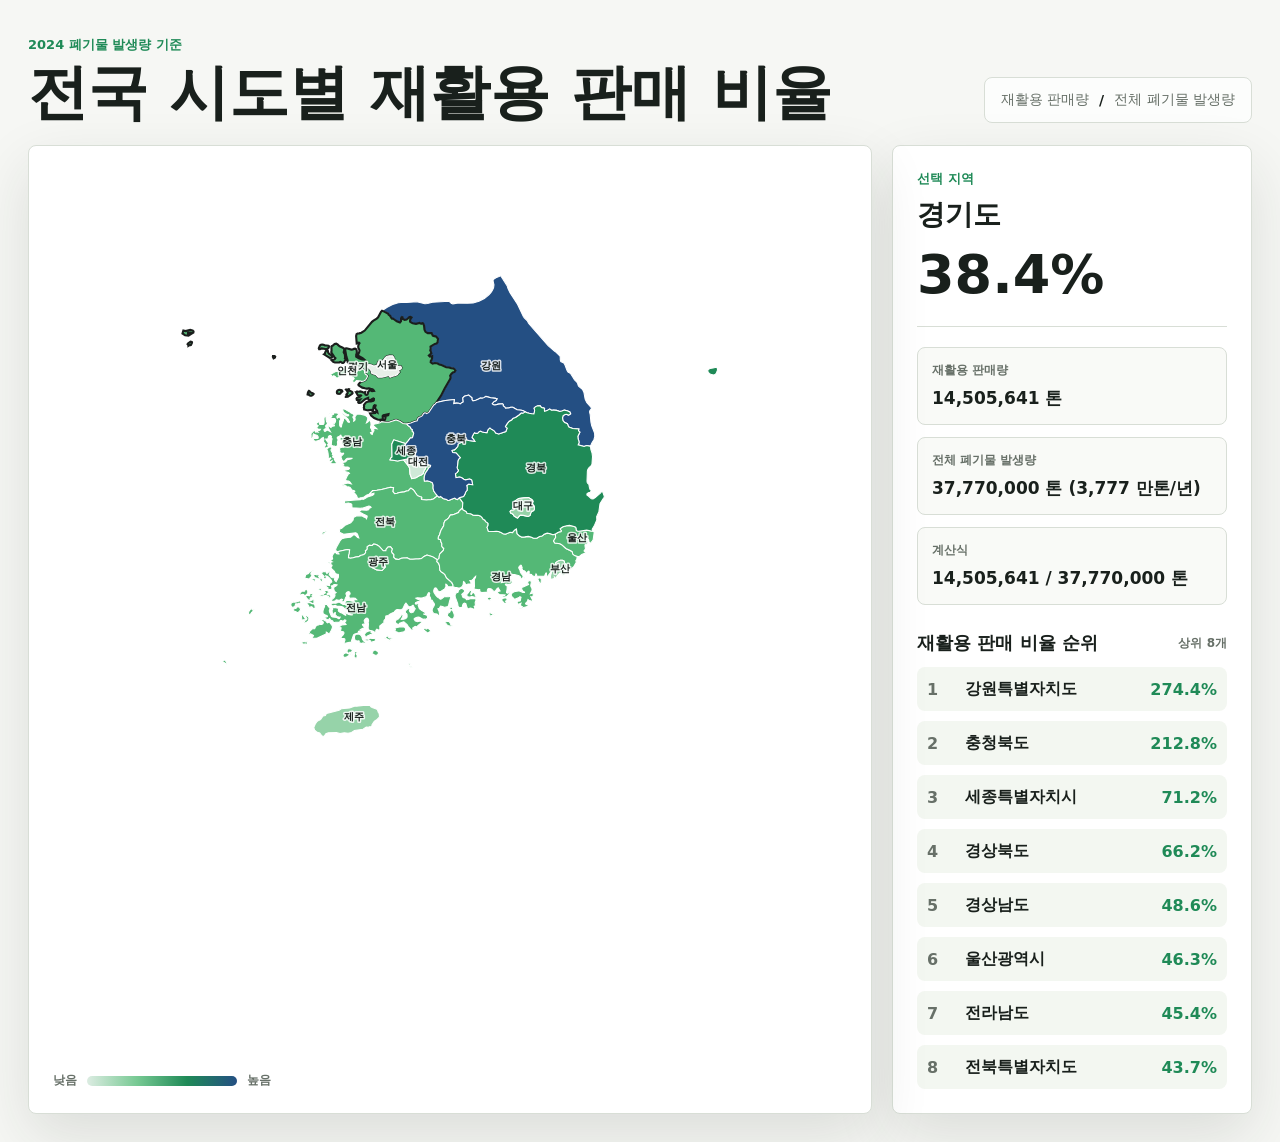
==== index.html @ c96184be "Add recycling visualization pages" ====
<!doctype html>
<html lang="ko">
  <head>
    <meta charset="utf-8" />
    <meta name="viewport" content="width=device-width, initial-scale=1" />
    <title>전국 재활용 판매 비율과 제주 생활쓰레기</title>
    <link rel="stylesheet" href="styles.css" />
  </head>
  <body>
    <main class="app">
      <section class="map-section">
        <header class="topbar">
          <div>
            <p class="eyebrow">2024 폐기물 발생량 기준</p>
            <h1>전국 시도별 재활용 판매 비율</h1>
          </div>
          <div class="formula">
            <span>재활용 판매량</span>
            <strong>/</strong>
            <span>전체 폐기물 발생량</span>
          </div>
        </header>

        <div class="workspace">
          <section class="map-panel" aria-label="전국 시도별 재활용 판매 비율 지도">
            <svg id="korea-map" viewBox="0 0 760 900" role="img" aria-label="대한민국 시도별 재활용 판매 비율 지도"></svg>
            <div class="legend" aria-label="재활용 판매 비율 범례">
              <span>낮음</span>
              <div class="legend-bar"></div>
              <span>높음</span>
            </div>
          </section>

          <aside class="detail-panel" aria-live="polite">
            <div class="selected">
              <p class="eyebrow">선택 지역</p>
              <h2 id="selected-name">전국</h2>
              <strong id="selected-rate">-</strong>
            </div>
            <dl class="metrics">
              <div>
                <dt>재활용 판매량</dt>
                <dd id="selected-sales">-</dd>
              </div>
              <div>
                <dt>전체 폐기물 발생량</dt>
                <dd id="selected-waste">-</dd>
              </div>
              <div>
                <dt>계산식</dt>
                <dd id="selected-formula">-</dd>
              </div>
            </dl>
            <div class="ranking">
              <div class="ranking-head">
                <h3>재활용 판매 비율 순위</h3>
                <span>상위 8개</span>
              </div>
              <ol id="ranking-list"></ol>
            </div>
          </aside>
        </div>
      </section>
    </main>

    <script src="app.js"></script>
  </body>
</html>
---- styles.css ----
:root {
  color-scheme: light;
  --bg: #f6f7f4;
  --panel: #ffffff;
  --ink: #19201c;
  --muted: #677068;
  --line: #d8ded6;
  --green: #1f8a57;
  --mint: #bfe7d1;
  --blue: #4f80d7;
  --amber: #e5a53a;
  --shadow: 0 22px 60px rgba(30, 44, 36, 0.12);
}

* {
  box-sizing: border-box;
}

body {
  margin: 0;
  min-height: 100vh;
  background: var(--bg);
  color: var(--ink);
  font-family: ui-sans-serif, system-ui, -apple-system, BlinkMacSystemFont, "Segoe UI", sans-serif;
}

.app {
  min-height: 100vh;
  padding: 28px;
}

.map-section,
.jeju-section {
  max-width: 1280px;
  margin: 0 auto;
}

.jeju-section {
  scroll-margin-top: 20px;
}

.topbar {
  display: flex;
  align-items: end;
  justify-content: space-between;
  gap: 24px;
  padding: 8px 0 22px;
}

.section-head {
  display: flex;
  align-items: end;
  justify-content: space-between;
  gap: 24px;
  padding: 74px 0 22px;
}

.eyebrow {
  margin: 0 0 8px;
  color: var(--green);
  font-size: 13px;
  font-weight: 800;
  letter-spacing: 0;
}

h1,
h2,
h3 {
  margin: 0;
  letter-spacing: 0;
}

h1 {
  font-size: clamp(34px, 5vw, 60px);
  line-height: 1.02;
}

.section-head h2 {
  max-width: 760px;
  font-size: clamp(30px, 4vw, 48px);
  line-height: 1.08;
}

.formula {
  display: flex;
  align-items: center;
  gap: 10px;
  min-height: 46px;
  padding: 0 16px;
  border: 1px solid var(--line);
  border-radius: 8px;
  background: rgba(255, 255, 255, 0.72);
  color: var(--muted);
  font-size: 14px;
  white-space: nowrap;
}

.formula strong {
  color: var(--ink);
}

.formula-wide {
  width: fit-content;
  margin-bottom: 20px;
}

.page-link {
  display: inline-flex;
  align-items: center;
  justify-content: center;
  min-height: 44px;
  padding: 0 16px;
  border: 1px solid var(--line);
  border-radius: 8px;
  background: var(--panel);
  color: var(--green);
  font-size: 14px;
  font-weight: 800;
  text-decoration: none;
  white-space: nowrap;
}

.page-link:hover,
.page-link:focus {
  outline: 2px solid rgba(31, 138, 87, 0.24);
  outline-offset: 2px;
}

.workspace {
  display: grid;
  grid-template-columns: minmax(0, 1fr) 360px;
  gap: 20px;
  align-items: stretch;
}

.map-panel,
.detail-panel {
  border: 1px solid var(--line);
  border-radius: 8px;
  background: var(--panel);
  box-shadow: var(--shadow);
}

.map-panel {
  position: relative;
  min-height: 720px;
  padding: 18px;
}

#korea-map {
  display: block;
  width: 100%;
  height: min(76vh, 780px);
  min-height: 620px;
}

.region {
  stroke: #ffffff;
  stroke-width: 1.4;
  cursor: pointer;
  transition: fill 160ms ease, filter 160ms ease, stroke-width 160ms ease;
}

.region:hover,
.region:focus {
  filter: brightness(1.05) saturate(1.05);
  stroke-width: 2.4;
  outline: none;
}

.region.is-selected {
  stroke: #1b1f1d;
  stroke-width: 2.8;
}

.map-label {
  pointer-events: none;
  fill: #18201c;
  font-size: 13px;
  font-weight: 800;
  paint-order: stroke;
  stroke: rgba(255, 255, 255, 0.82);
  stroke-width: 4px;
  stroke-linejoin: round;
}

.legend {
  position: absolute;
  left: 24px;
  bottom: 24px;
  display: grid;
  grid-template-columns: auto 150px auto;
  gap: 10px;
  align-items: center;
  color: var(--muted);
  font-size: 12px;
  font-weight: 700;
}

.legend-bar {
  height: 10px;
  border-radius: 999px;
  background: linear-gradient(90deg, #dcece2, #77c993, #1f8a57, #244f83);
}

.detail-panel {
  display: flex;
  flex-direction: column;
  min-height: 720px;
  padding: 24px;
}

.selected {
  padding-bottom: 24px;
  border-bottom: 1px solid var(--line);
}

.selected h2 {
  font-size: 28px;
}

.selected strong {
  display: block;
  margin-top: 14px;
  font-size: 54px;
  line-height: 1;
}

.metrics {
  display: grid;
  gap: 12px;
  margin: 20px 0 26px;
}

.metrics div {
  padding: 14px;
  border: 1px solid var(--line);
  border-radius: 8px;
  background: #f9faf7;
}

dt {
  color: var(--muted);
  font-size: 12px;
  font-weight: 800;
}

dd {
  margin: 8px 0 0;
  font-size: 17px;
  font-weight: 800;
}

.ranking {
  min-height: 0;
}

.ranking-head {
  display: flex;
  align-items: center;
  justify-content: space-between;
  margin-bottom: 12px;
}

.ranking-head h3 {
  font-size: 18px;
}

.ranking-head span {
  color: var(--muted);
  font-size: 12px;
  font-weight: 800;
}

#ranking-list {
  display: grid;
  gap: 10px;
  margin: 0;
  padding: 0;
  list-style: none;
}

.rank-item {
  display: grid;
  grid-template-columns: 28px minmax(0, 1fr) auto;
  gap: 10px;
  align-items: center;
  min-height: 44px;
  padding: 8px 10px;
  border-radius: 8px;
  background: #f3f7f1;
  font-weight: 800;
}

.rank-item.is-selected {
  background: #dff2e7;
  outline: 2px solid rgba(31, 138, 87, 0.35);
}

.rank-no {
  color: var(--muted);
}

.rank-name {
  overflow: hidden;
  text-overflow: ellipsis;
  white-space: nowrap;
}

.rank-rate {
  color: var(--green);
}

.jeju-grid {
  display: grid;
  grid-template-columns: 340px minmax(0, 1fr);
  gap: 20px;
  align-items: start;
}

.jeju-summary,
.chart-panel,
.insight-band {
  border: 1px solid var(--line);
  border-radius: 8px;
  background: var(--panel);
  box-shadow: var(--shadow);
}

.jeju-summary {
  display: grid;
  gap: 14px;
  padding: 18px;
}

.summary-card {
  min-height: 140px;
  padding: 18px;
  border: 1px solid var(--line);
  border-radius: 8px;
  background: #f9faf7;
}

.summary-card strong {
  display: block;
  margin: 10px 0 8px;
  color: var(--green);
  font-size: 38px;
  line-height: 1.05;
}

.summary-card span,
.summary-note {
  color: var(--muted);
  font-size: 13px;
  font-weight: 700;
  line-height: 1.55;
}

.summary-note {
  padding: 16px;
  border-radius: 8px;
  background: #edf4f0;
}

.summary-note p,
.insight-band p {
  margin: 0;
}

.chart-panel {
  padding: 18px;
}

.bar-chart {
  display: grid;
  gap: 12px;
}

.bar-row {
  display: grid;
  grid-template-columns: minmax(160px, 1fr) minmax(180px, 2fr) 76px;
  gap: 12px;
  align-items: center;
  min-height: 72px;
  padding: 12px;
  border: 1px solid var(--line);
  border-radius: 8px;
  background: #fbfcfa;
}

.bar-meta {
  min-width: 0;
}

.bar-meta strong {
  display: block;
  overflow-wrap: anywhere;
  font-size: 16px;
}

.bar-meta span,
.bar-source {
  color: var(--muted);
  font-size: 12px;
  font-weight: 700;
}

.bar-meta span {
  display: block;
  margin-top: 6px;
}

.bar-track {
  height: 14px;
  overflow: hidden;
  border-radius: 999px;
  background: #e6ece7;
}

.bar-track span {
  display: block;
  width: 0;
  height: 100%;
  border-radius: inherit;
  background: linear-gradient(90deg, var(--green), var(--amber));
}

.bar-row.is-over .bar-track span {
  background: linear-gradient(90deg, var(--blue), var(--amber));
}

.bar-rate {
  color: var(--green);
  font-size: 18px;
  text-align: right;
}

.bar-row.is-over .bar-rate {
  color: var(--blue);
}

.bar-source {
  grid-column: 1 / -1;
  margin: -2px 0 0;
}

.insight-band {
  margin-top: 20px;
  padding: 22px;
}

.insight-band h3 {
  margin-bottom: 10px;
  font-size: 20px;
}

.insight-band p {
  max-width: 900px;
  color: var(--muted);
  font-weight: 700;
  line-height: 1.65;
}

@media (max-width: 980px) {
  .app {
    padding: 18px;
  }

  .topbar,
  .section-head {
    align-items: start;
    flex-direction: column;
  }

  .workspace,
  .jeju-grid {
    grid-template-columns: 1fr;
  }

  .map-panel,
  .detail-panel {
    min-height: auto;
  }

  #korea-map {
    height: 68vh;
    min-height: 520px;
  }

  .section-head {
    padding-top: 52px;
  }
}

@media (max-width: 560px) {
  .app {
    padding: 12px;
  }

  .formula {
    width: 100%;
    justify-content: center;
    font-size: 13px;
    white-space: normal;
    text-align: center;
  }

  .page-link {
    width: 100%;
  }

  .map-panel,
  .detail-panel,
  .jeju-summary,
  .chart-panel,
  .insight-band {
    padding: 14px;
  }

  .bar-row {
    grid-template-columns: 1fr auto;
  }

  .bar-track {
    grid-column: 1 / -1;
    order: 3;
  }

  .bar-source {
    order: 4;
  }

  #korea-map {
    min-height: 460px;
  }

  .legend {
    position: static;
    grid-template-columns: auto 1fr auto;
    margin-top: 8px;
  }
}
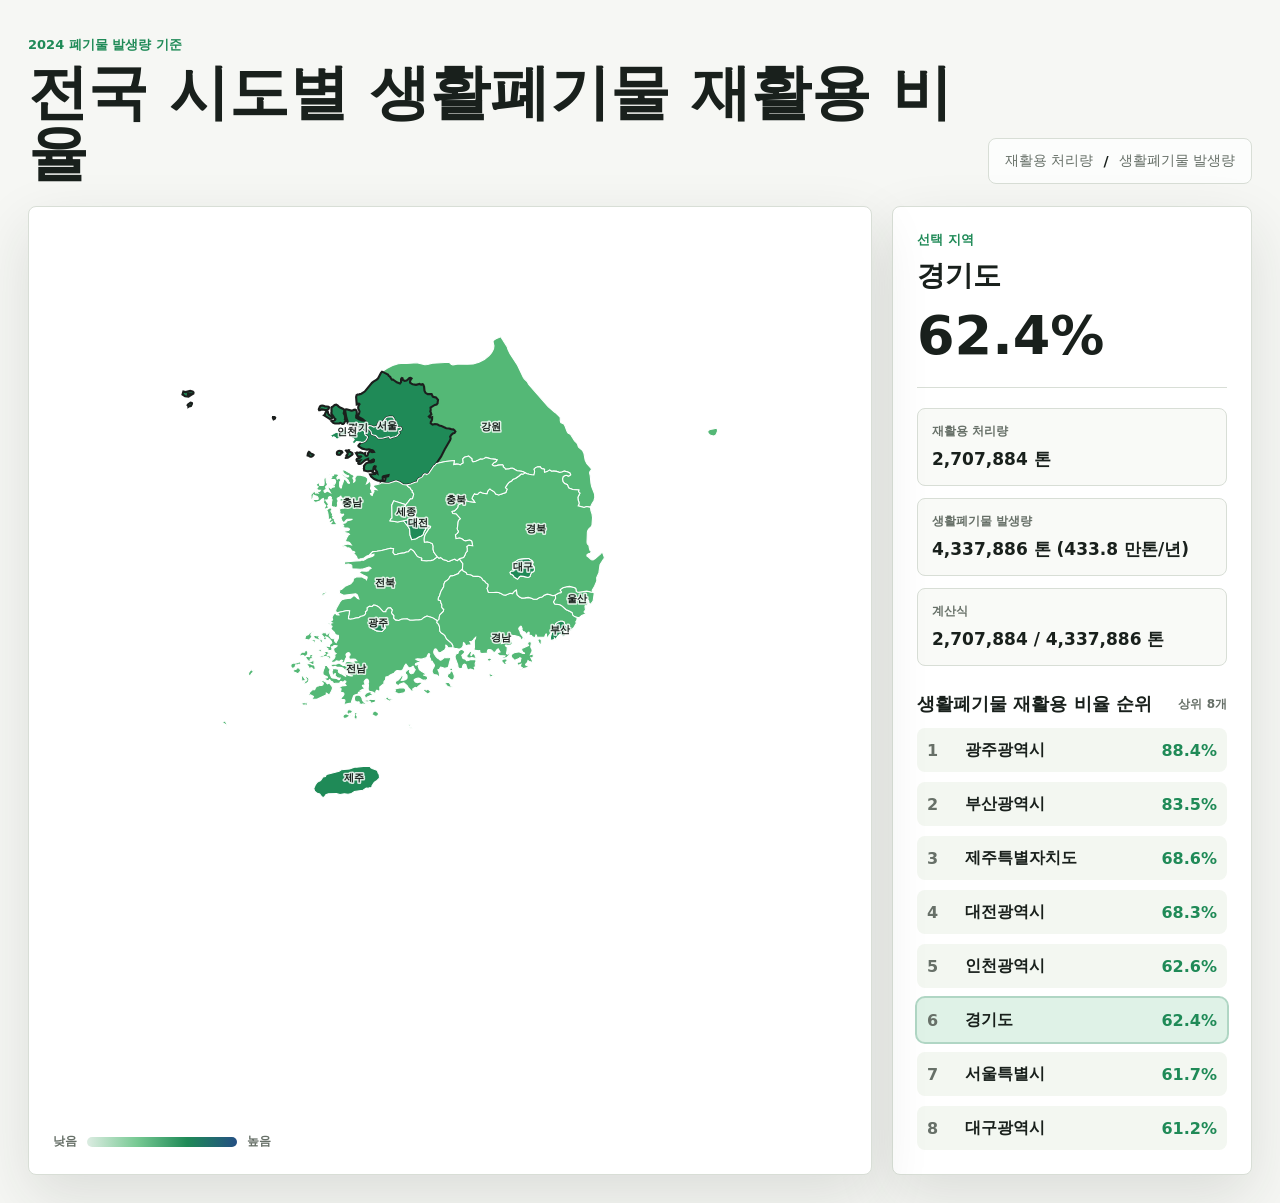
==== commit f7f39817: "fix recycling rate data and labels" ====
--- a/index.html
+++ b/index.html
@@ -3,7 +3,7 @@
   <head>
     <meta charset="utf-8" />
     <meta name="viewport" content="width=device-width, initial-scale=1" />
-    <title>전국 재활용 판매 비율과 제주 생활쓰레기</title>
+    <title>전국 생활폐기물 재활용 비율과 제주 생활쓰레기</title>
     <link rel="stylesheet" href="styles.css" />
   </head>
   <body>
@@ -12,19 +12,19 @@
         <header class="topbar">
           <div>
             <p class="eyebrow">2024 폐기물 발생량 기준</p>
-            <h1>전국 시도별 재활용 판매 비율</h1>
+            <h1>전국 시도별 생활폐기물 재활용 비율</h1>
           </div>
           <div class="formula">
-            <span>재활용 판매량</span>
+            <span>재활용 처리량</span>
             <strong>/</strong>
-            <span>전체 폐기물 발생량</span>
+            <span>생활폐기물 발생량</span>
           </div>
         </header>
 
         <div class="workspace">
-          <section class="map-panel" aria-label="전국 시도별 재활용 판매 비율 지도">
-            <svg id="korea-map" viewBox="0 0 760 900" role="img" aria-label="대한민국 시도별 재활용 판매 비율 지도"></svg>
-            <div class="legend" aria-label="재활용 판매 비율 범례">
+          <section class="map-panel" aria-label="전국 시도별 생활폐기물 재활용 비율 지도">
+            <svg id="korea-map" viewBox="0 0 760 900" role="img" aria-label="대한민국 시도별 생활폐기물 재활용 비율 지도"></svg>
+            <div class="legend" aria-label="생활폐기물 재활용 비율 범례">
               <span>낮음</span>
               <div class="legend-bar"></div>
               <span>높음</span>
@@ -39,11 +39,11 @@
             </div>
             <dl class="metrics">
               <div>
-                <dt>재활용 판매량</dt>
+                <dt>재활용 처리량</dt>
                 <dd id="selected-sales">-</dd>
               </div>
               <div>
-                <dt>전체 폐기물 발생량</dt>
+                <dt>생활폐기물 발생량</dt>
                 <dd id="selected-waste">-</dd>
               </div>
               <div>
@@ -53,7 +53,7 @@
             </dl>
             <div class="ranking">
               <div class="ranking-head">
-                <h3>재활용 판매 비율 순위</h3>
+                <h3>생활폐기물 재활용 비율 순위</h3>
                 <span>상위 8개</span>
               </div>
               <ol id="ranking-list"></ol>
--- a/styles.css
+++ b/styles.css
@@ -30,7 +30,8 @@
 }
 
 .map-section,
-.jeju-section {
+.jeju-section,
+.game-section {
   max-width: 1280px;
   margin: 0 auto;
 }
@@ -126,6 +127,14 @@
   outline-offset: 2px;
 }
 
+.page-actions {
+  display: flex;
+  gap: 10px;
+  align-items: center;
+  flex-wrap: wrap;
+  justify-content: flex-end;
+}
+
 .workspace {
   display: grid;
   grid-template-columns: minmax(0, 1fr) 360px;
@@ -462,6 +471,327 @@
   line-height: 1.65;
 }
 
+.game-board,
+.result-panel {
+  border: 1px solid var(--line);
+  border-radius: 8px;
+  background: var(--panel);
+  box-shadow: var(--shadow);
+}
+
+.game-board {
+  display: grid;
+  gap: 18px;
+  max-width: 840px;
+  margin: 0 auto;
+  padding: 22px;
+}
+
+.quiz-status {
+  display: flex;
+  align-items: center;
+  justify-content: space-between;
+  gap: 16px;
+  color: var(--muted);
+  font-size: 14px;
+  font-weight: 800;
+}
+
+.quiz-status strong {
+  color: var(--green);
+  font-size: 20px;
+}
+
+.quiz-card {
+  display: grid;
+  justify-items: center;
+  gap: 16px;
+  min-height: 380px;
+  padding: 28px;
+  border: 1px solid var(--line);
+  border-radius: 8px;
+  background: #fbfcfa;
+  text-align: center;
+}
+
+.trash-visual {
+  display: grid;
+  place-items: center;
+  width: min(42vw, 160px);
+  aspect-ratio: 1;
+  border: 12px solid #dfe9e3;
+  border-radius: 50%;
+  background: radial-gradient(circle at 50% 42%, #ffffff 0 38%, #dff2e7 39% 100%);
+  color: var(--green);
+  font-size: 72px;
+  font-weight: 900;
+}
+
+.quiz-card h2 {
+  max-width: 680px;
+  font-size: clamp(26px, 4vw, 40px);
+  line-height: 1.22;
+}
+
+.ox-actions {
+  display: grid;
+  grid-template-columns: repeat(2, minmax(110px, 160px));
+  gap: 14px;
+  margin-top: 4px;
+}
+
+.ox-button,
+.next-button {
+  min-height: 54px;
+  border: 0;
+  border-radius: 8px;
+  color: #ffffff;
+  font-size: 18px;
+  font-weight: 900;
+  cursor: pointer;
+}
+
+.ox-button {
+  font-size: 34px;
+}
+
+.ox-button.is-o {
+  background: var(--green);
+}
+
+.ox-button.is-x {
+  background: #244f83;
+}
+
+.ox-button:disabled {
+  cursor: default;
+  opacity: 0.54;
+}
+
+.feedback-panel {
+  padding: 18px;
+  border: 1px solid var(--line);
+  border-radius: 8px;
+  background: #f3f7f1;
+}
+
+.feedback-result {
+  margin: 0 0 8px;
+  font-size: 22px;
+  font-weight: 900;
+}
+
+.feedback-result.is-correct {
+  color: var(--green);
+}
+
+.feedback-result.is-wrong {
+  color: #244f83;
+}
+
+.feedback-panel p {
+  margin: 0;
+  color: var(--muted);
+  font-weight: 700;
+  line-height: 1.6;
+}
+
+.next-button {
+  margin-top: 16px;
+  padding: 0 22px;
+  background: var(--ink);
+}
+
+.result-panel {
+  max-width: 840px;
+  margin: 20px auto 0;
+  padding: 24px;
+}
+
+.result-panel h2 {
+  font-size: clamp(28px, 4vw, 44px);
+}
+
+.result-panel > p:not(.eyebrow) {
+  margin: 12px 0 0;
+  color: var(--muted);
+  font-weight: 700;
+}
+
+.review-list {
+  display: grid;
+  gap: 10px;
+  margin-top: 18px;
+}
+
+.review-item {
+  padding: 14px;
+  border: 1px solid var(--line);
+  border-left: 6px solid var(--green);
+  border-radius: 8px;
+  background: #fbfcfa;
+}
+
+.review-item.is-wrong {
+  border-left-color: #244f83;
+}
+
+.review-item strong,
+.review-item span {
+  display: block;
+}
+
+.review-item span {
+  margin-top: 4px;
+  color: var(--muted);
+  font-size: 13px;
+  font-weight: 800;
+}
+
+.review-item p {
+  margin: 8px 0 0;
+  color: var(--muted);
+  font-size: 14px;
+  font-weight: 700;
+  line-height: 1.55;
+}
+
+.sorter-shell {
+  display: grid;
+  gap: 16px;
+  max-width: 980px;
+  margin: 0 auto;
+  padding: 22px;
+  border: 1px solid var(--line);
+  border-radius: 8px;
+  background: var(--panel);
+  box-shadow: var(--shadow);
+}
+
+.sorter-status {
+  display: grid;
+  grid-template-columns: 1fr auto 1fr;
+  gap: 12px;
+  align-items: center;
+  color: var(--muted);
+  font-size: 14px;
+  font-weight: 800;
+}
+
+.sorter-status strong {
+  color: var(--green);
+  font-size: 22px;
+  text-align: center;
+}
+
+.sorter-status span:last-child {
+  text-align: right;
+}
+
+.sorter-stage {
+  position: relative;
+  min-height: 420px;
+  overflow: hidden;
+  border: 1px solid var(--line);
+  border-radius: 8px;
+  background:
+    linear-gradient(180deg, rgba(79, 128, 215, 0.12), rgba(31, 138, 87, 0.08)),
+    #fbfcfa;
+}
+
+.falling-item {
+  position: absolute;
+  left: 50%;
+  top: 12%;
+  display: grid;
+  place-items: center;
+  gap: 8px;
+  width: 128px;
+  min-height: 112px;
+  padding: 12px;
+  border: 1px solid var(--line);
+  border-radius: 8px;
+  background: #ffffff;
+  box-shadow: 0 16px 36px rgba(25, 32, 28, 0.16);
+  text-align: center;
+  transform: translate(-50%, -50%);
+}
+
+.falling-item span {
+  display: grid;
+  place-items: center;
+  width: 54px;
+  aspect-ratio: 1;
+  border-radius: 50%;
+  background: #edf4f0;
+  color: var(--green);
+  font-size: 18px;
+  font-weight: 900;
+}
+
+.falling-item strong {
+  font-size: 14px;
+}
+
+.sorter-message {
+  position: absolute;
+  left: 18px;
+  right: 18px;
+  bottom: 16px;
+  margin: 0;
+  padding: 12px;
+  border-radius: 8px;
+  background: rgba(255, 255, 255, 0.86);
+  color: var(--muted);
+  font-size: 14px;
+  font-weight: 800;
+  text-align: center;
+}
+
+.bin-row {
+  display: grid;
+  grid-template-columns: repeat(auto-fit, minmax(110px, 1fr));
+  gap: 10px;
+}
+
+.sort-bin {
+  display: grid;
+  gap: 8px;
+  justify-items: center;
+  min-height: 110px;
+  padding: 12px 8px;
+  border: 1px solid var(--line);
+  border-bottom: 8px solid var(--bin-color);
+  border-radius: 8px;
+  background: #fbfcfa;
+  color: var(--ink);
+  font-weight: 900;
+  cursor: pointer;
+}
+
+.sort-bin span {
+  width: 46px;
+  height: 54px;
+  border: 4px solid var(--bin-color);
+  border-top-width: 8px;
+  border-radius: 6px 6px 10px 10px;
+}
+
+.sort-bin.is-correct {
+  outline: 3px solid rgba(31, 138, 87, 0.38);
+}
+
+.sort-bin.is-wrong {
+  outline: 3px solid rgba(36, 79, 131, 0.38);
+}
+
+.sorter-controls {
+  display: flex;
+  gap: 10px;
+  justify-content: center;
+  flex-wrap: wrap;
+}
+
 @media (max-width: 980px) {
   .app {
     padding: 18px;
@@ -490,6 +820,10 @@
 
   .section-head {
     padding-top: 52px;
+  }
+
+  .page-actions {
+    justify-content: flex-start;
   }
 }
 
@@ -506,7 +840,8 @@
     text-align: center;
   }
 
-  .page-link {
+  .page-link,
+  .page-actions {
     width: 100%;
   }
 
@@ -540,4 +875,40 @@
     grid-template-columns: auto 1fr auto;
     margin-top: 8px;
   }
-}
+
+  .game-board,
+  .result-panel {
+    padding: 14px;
+  }
+
+  .quiz-card {
+    min-height: 340px;
+    padding: 20px 14px;
+  }
+
+  .ox-actions {
+    grid-template-columns: repeat(2, minmax(0, 1fr));
+    width: 100%;
+  }
+
+  .sorter-shell {
+    padding: 14px;
+  }
+
+  .sorter-status {
+    grid-template-columns: 1fr;
+    text-align: center;
+  }
+
+  .sorter-status span:last-child {
+    text-align: center;
+  }
+
+  .sorter-stage {
+    min-height: 360px;
+  }
+
+  .bin-row {
+    grid-template-columns: repeat(2, minmax(0, 1fr));
+  }
+}
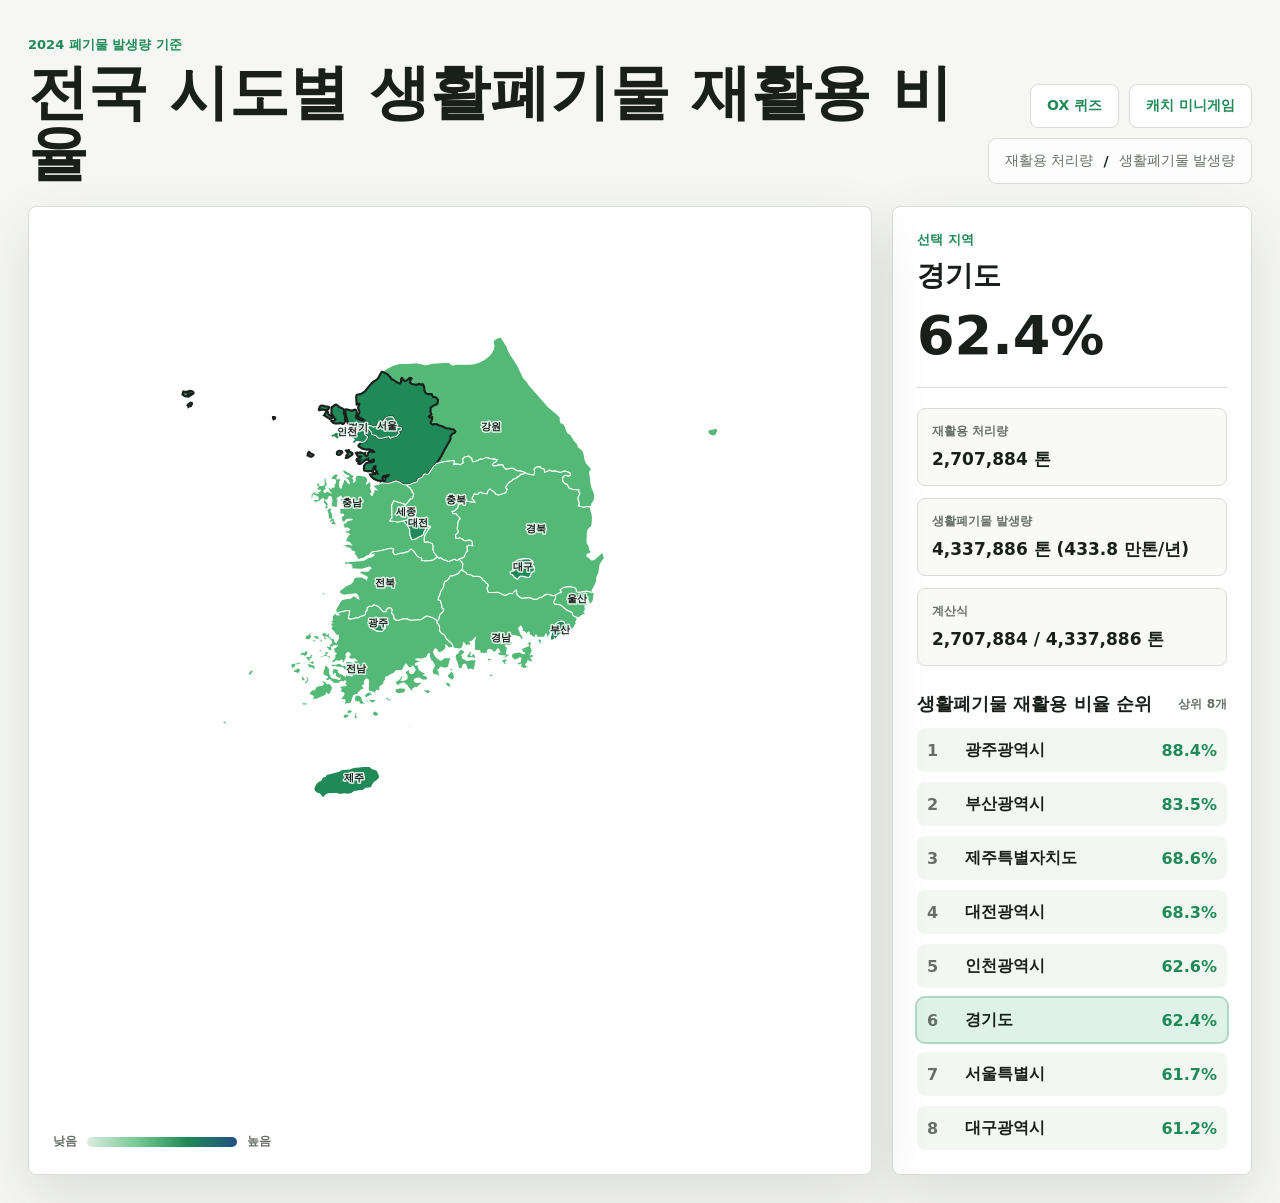
==== commit d697d9e9: "fix Jeju item recycling formula" ====
--- a/index.html
+++ b/index.html
@@ -14,10 +14,17 @@
             <p class="eyebrow">2024 폐기물 발생량 기준</p>
             <h1>전국 시도별 생활폐기물 재활용 비율</h1>
           </div>
-          <div class="formula">
-            <span>재활용 처리량</span>
-            <strong>/</strong>
-            <span>생활폐기물 발생량</span>
+          <div class="top-actions">
+            <div class="page-actions">
+              <a class="page-link" href="game.html">OX 퀴즈</a>
+              <a class="page-link" href="sorting-game.html">캐치 미니게임</a>
+            </div>
+
+            <div class="formula">
+              <span>재활용 처리량</span>
+              <strong>/</strong>
+              <span>생활폐기물 발생량</span>
+            </div>
           </div>
         </header>
 
--- a/styles.css
+++ b/styles.css
@@ -105,6 +105,12 @@
   margin-bottom: 20px;
 }
 
+.top-actions {
+  display: grid;
+  gap: 10px;
+  justify-items: end;
+}
+
 .page-link {
   display: inline-flex;
   align-items: center;
@@ -448,6 +454,7 @@
 .bar-row.is-over .bar-rate {
   color: var(--blue);
 }
+
 
 .bar-source {
   grid-column: 1 / -1;
@@ -825,6 +832,11 @@
   .page-actions {
     justify-content: flex-start;
   }
+
+  .top-actions {
+    width: 100%;
+    justify-items: start;
+  }
 }
 
 @media (max-width: 560px) {
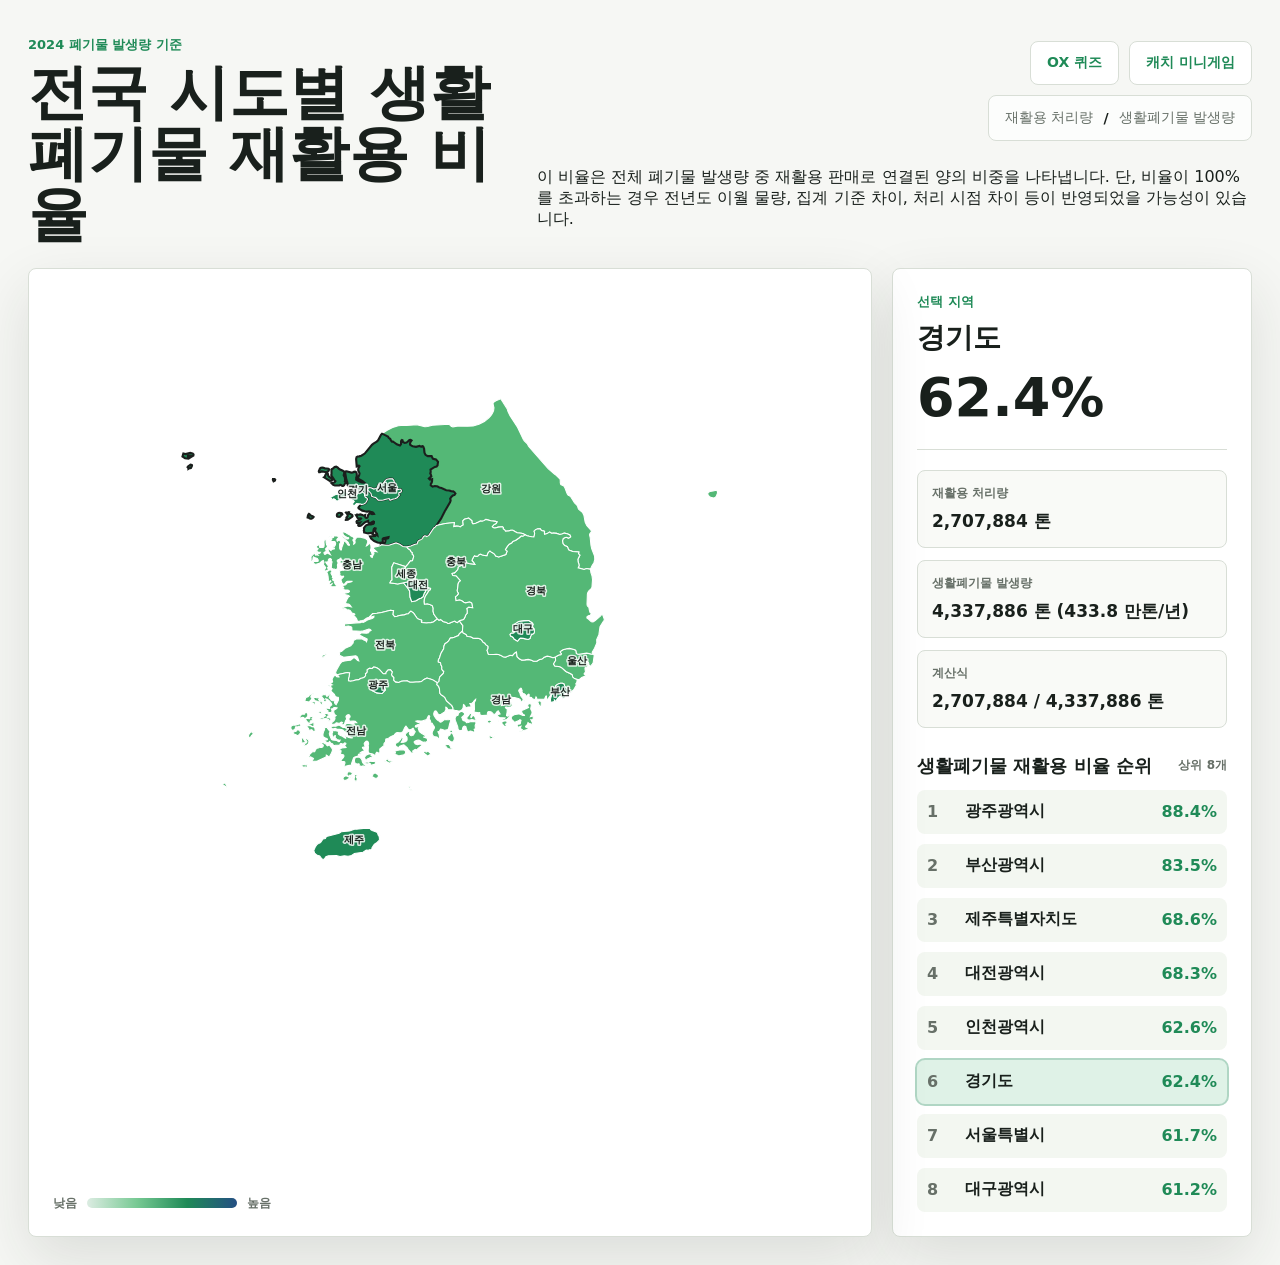
==== commit b1f033dd: "계산식 설명" ====
--- a/index.html
+++ b/index.html
@@ -25,6 +25,11 @@
               <strong>/</strong>
               <span>생활폐기물 발생량</span>
             </div>
+            <p class="formula-desc">
+              이 비율은 전체 폐기물 발생량 중 재활용 판매로 연결된 양의 비중을 나타냅니다.
+              단, 비율이 100%를 초과하는 경우 전년도 이월 물량, 집계 기준 차이,
+              처리 시점 차이 등이 반영되었을 가능성이 있습니다.
+            </p>
           </div>
         </header>
 
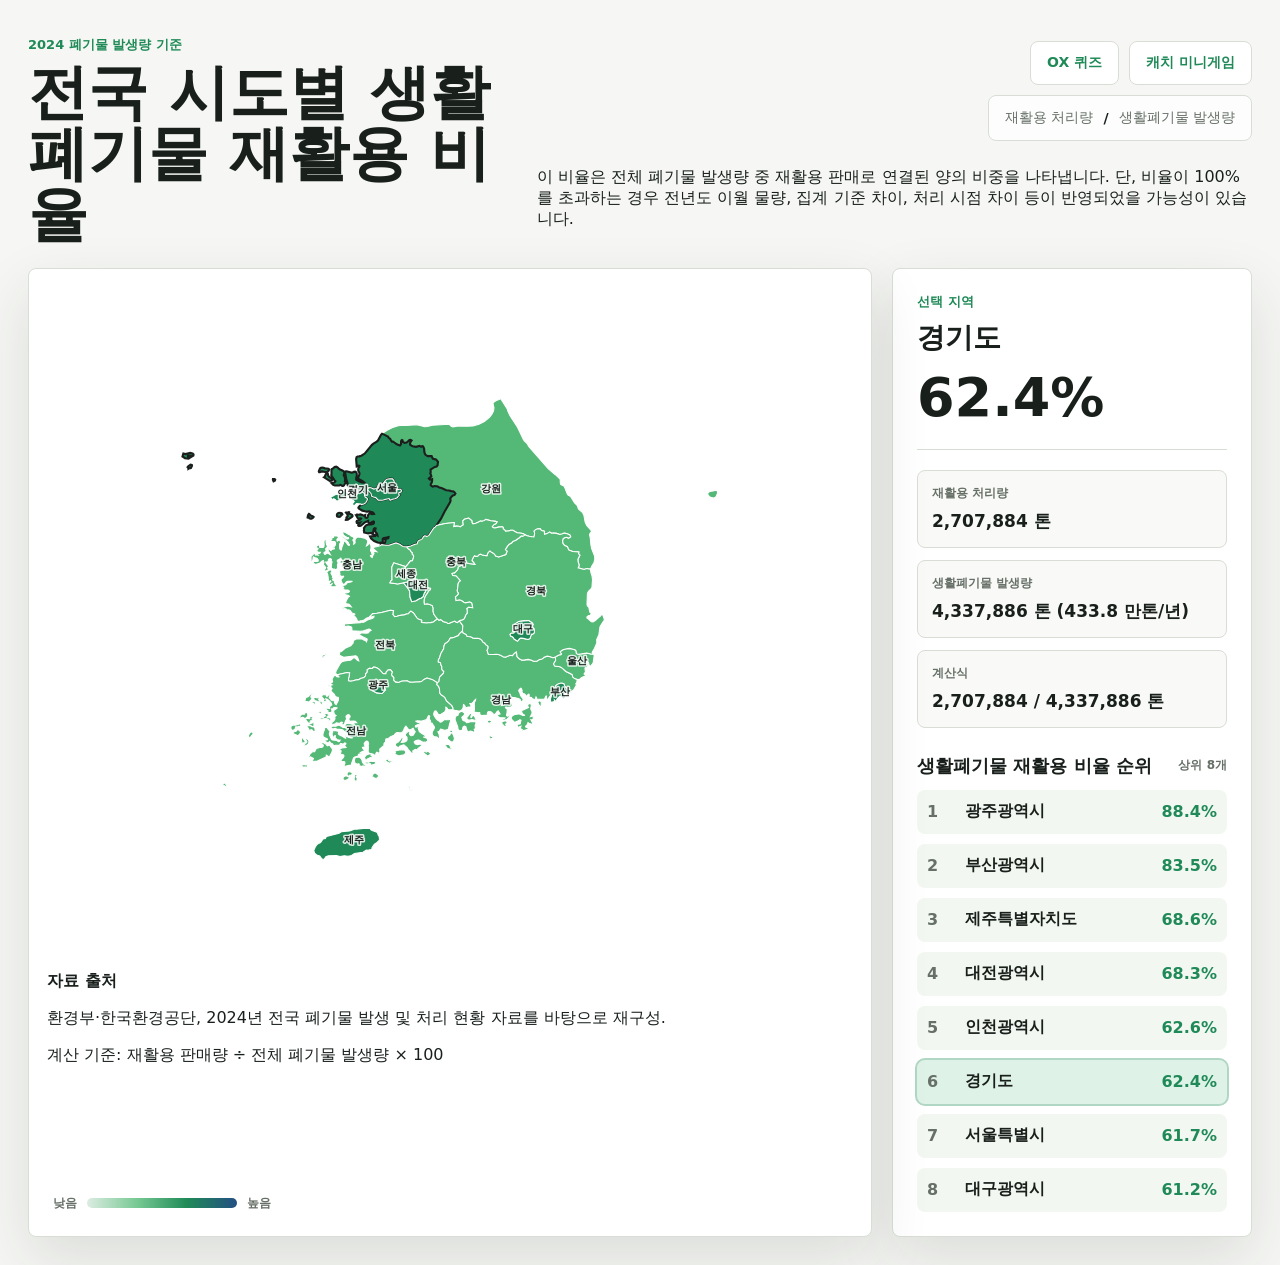
==== commit 8279778d: "출처 명확화" ====
--- a/index.html
+++ b/index.html
@@ -41,7 +41,17 @@
               <div class="legend-bar"></div>
               <span>높음</span>
             </div>
-          </section>
+            
+            <footer class="source-box">
+                <strong>자료 출처</strong>
+                <p>
+                  환경부·한국환경공단, 2024년 전국 폐기물 발생 및 처리 현황 자료를 바탕으로 재구성.
+                </p>
+                <p>
+                  계산 기준: 재활용 판매량 ÷ 전체 폐기물 발생량 × 100
+                </p>
+              </footer>
+            </section>
 
           <aside class="detail-panel" aria-live="polite">
             <div class="selected">
